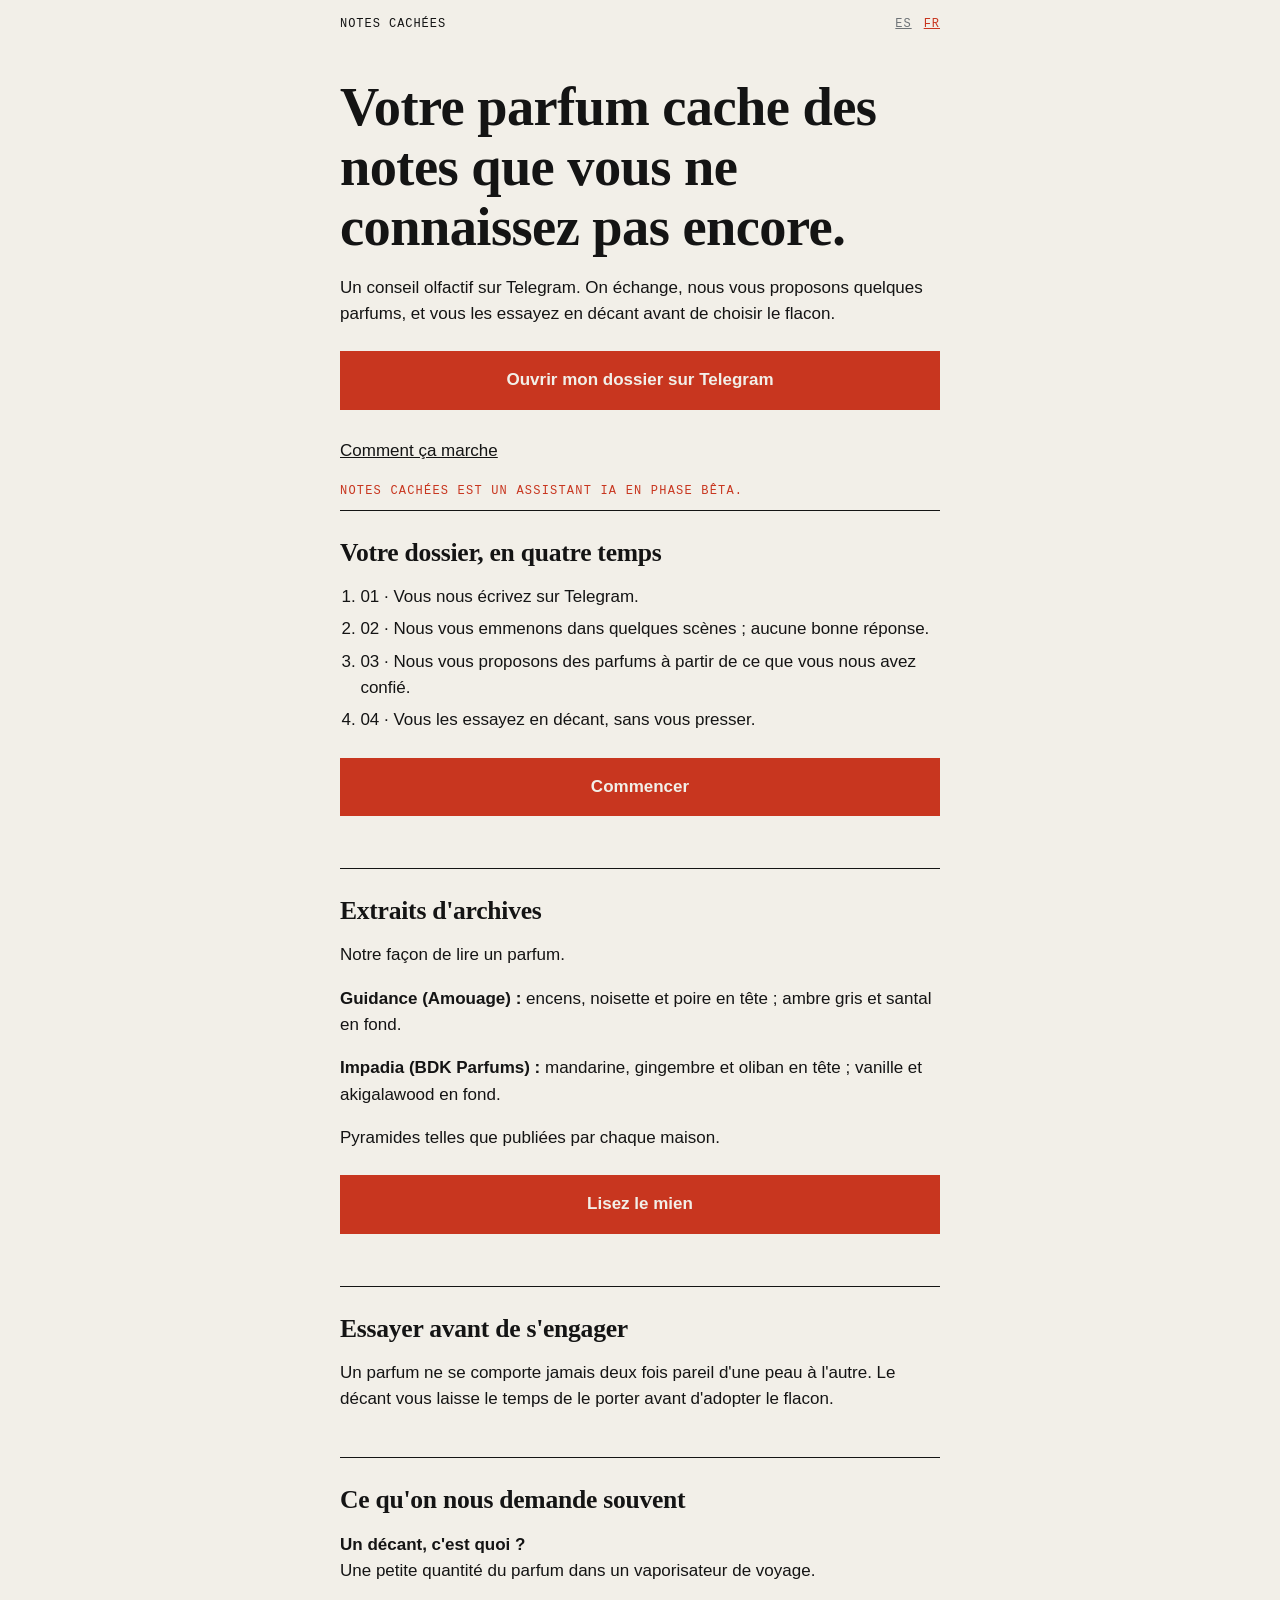
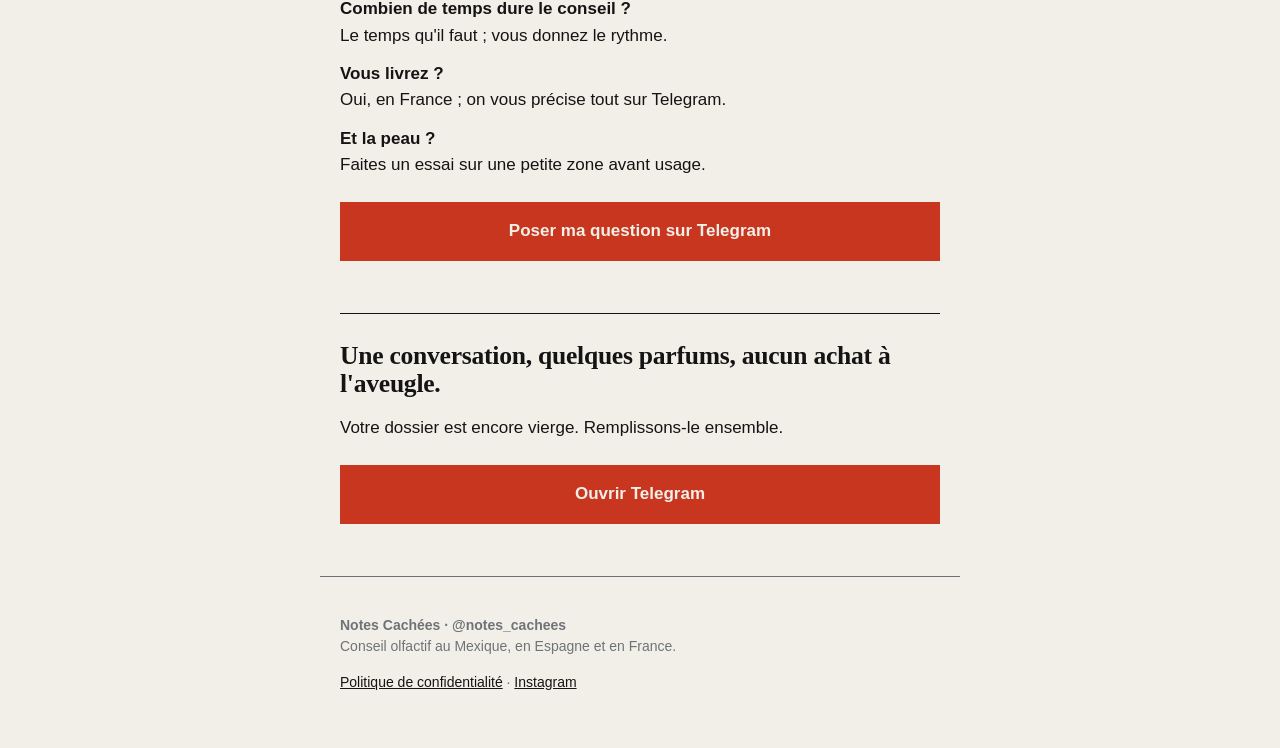
==== fr/index.html @ 9217d25e "Landing Notes Cachées" ====
<!doctype html><html lang="fr-FR"><head><meta charset="utf-8"><meta name="viewport" content="width=device-width,initial-scale=1"><title>Notes Cachées</title><meta name="description" content="Un conseil olfactif sur Telegram. On échange, nous vous proposons quelques parfums, et vous les essayez en décant avant de choisir le flacon."><link rel="stylesheet" href="../style.css"></head><body>
<header><span>Notes Cachées</span><nav><a href="../" hreflang="es-MX">ES</a><a href="./" aria-current="page">FR</a></nav></header>
<main>
<h1>Votre parfum cache des notes que vous ne connaissez pas encore.</h1><p>Un conseil olfactif sur Telegram. On échange, nous vous proposons quelques parfums, et vous les essayez en décant avant de choisir le flacon.</p><a class="cta" href="https://t.me/notes_cachees_bot">Ouvrir mon dossier sur Telegram</a><a class="cta2" href="#como">Comment ça marche</a>
<p class="tag">Notes Cachées est un assistant IA en phase bêta.</p>
<section id="como"><h2>Votre dossier, en quatre temps</h2><ol><li>01 · Vous nous écrivez sur Telegram.</li><li>02 · Nous vous emmenons dans quelques scènes ; aucune bonne réponse.</li><li>03 · Nous vous proposons des parfums à partir de ce que vous nous avez confié.</li><li>04 · Vous les essayez en décant, sans vous presser.</li></ol><a class="cta" href="https://t.me/notes_cachees_bot">Commencer</a></section>
<section><h2>Extraits d'archives</h2><p>Notre façon de lire un parfum.</p><p><b>Guidance (Amouage) :</b> encens, noisette et poire en tête ; ambre gris et santal en fond.</p><p><b>Impadia (BDK Parfums) :</b> mandarine, gingembre et oliban en tête ; vanille et akigalawood en fond.</p><p>Pyramides telles que publiées par chaque maison.</p><a class="cta" href="https://t.me/notes_cachees_bot">Lisez le mien</a></section>
<section><h2>Essayer avant de s'engager</h2><p>Un parfum ne se comporte jamais deux fois pareil d'une peau à l'autre. Le décant vous laisse le temps de le porter avant d'adopter le flacon.</p></section>
<section><h2>Ce qu'on nous demande souvent</h2><dl><dt>Un décant, c'est quoi ?</dt><dd>Une petite quantité du parfum dans un vaporisateur de voyage.</dd><dt>Combien de temps dure le conseil ?</dt><dd>Le temps qu'il faut ; vous donnez le rythme.</dd><dt>Vous livrez ?</dt><dd>Oui, en France ; on vous précise tout sur Telegram.</dd><dt>Et la peau ?</dt><dd>Faites un essai sur une petite zone avant usage.</dd></dl><a class="cta" href="https://t.me/notes_cachees_bot">Poser ma question sur Telegram</a></section>
<section><h2>Une conversation, quelques parfums, aucun achat à l'aveugle.</h2><p>Votre dossier est encore vierge. Remplissons-le ensemble.</p><a class="cta" href="https://t.me/notes_cachees_bot">Ouvrir Telegram</a></section>
</main>
<footer><p><strong>Notes Cachées · @notes_cachees</strong><br>Conseil olfactif au Mexique, en Espagne et en France.</p><p><a href="confidentialite.html">Politique de confidentialité</a> · <a href="https://www.instagram.com/notes_cachees/">Instagram</a></p></footer>
</body></html>
---- style.css ----
:root{--p:#F2EFE8;--i:#141414;--r:#C8361F;--g:#6E7377}
*{box-sizing:border-box}html{-webkit-text-size-adjust:100%}
body{margin:0;background:var(--p);color:var(--i);font:17px/1.55 -apple-system,"Segoe UI",Inter,Roboto,sans-serif}
main,header,footer{max-width:640px;margin:0 auto;padding:0 20px}
header{display:flex;justify-content:space-between;align-items:center;padding-top:18px;font:12px/1 ui-monospace,Menlo,monospace;letter-spacing:.08em;text-transform:uppercase}
header nav a{color:var(--g);margin-left:12px}header nav a[aria-current]{color:var(--r)}
h1,h2{font-family:"Iowan Old Style","Charter",Georgia,serif;font-weight:600;line-height:1.1;letter-spacing:-.01em}
h1{font-size:clamp(2.2rem,9vw,3.4rem);margin:48px 0 16px}
h2{font-size:1.6rem;margin:0 0 12px}
section{border-top:1px solid var(--i);padding:28px 0}
.tag{font:12px ui-monospace,Menlo,monospace;color:var(--r);text-transform:uppercase;letter-spacing:.1em}
.cta{display:block;text-align:center;background:var(--i);color:var(--p);text-decoration:none;padding:16px;font-weight:600;margin:24px 0;border-bottom:4px solid var(--r)}
ol{padding-left:1.2em}li{margin:6px 0}
.pend{border:2px dashed var(--r);color:var(--r);padding:16px;font:14px ui-monospace,monospace}
footer{color:var(--g);font-size:14px;padding:24px 20px 40px;border-top:1px solid var(--g)}footer a{color:var(--i)}
.priv p{white-space:pre-line}
.cta2{display:inline-block;color:var(--i);margin:4px 0 8px}
.cta{background:var(--r);color:var(--p);border-bottom:0}
dl dt{font-weight:600;margin-top:12px}dl dd{margin:0}
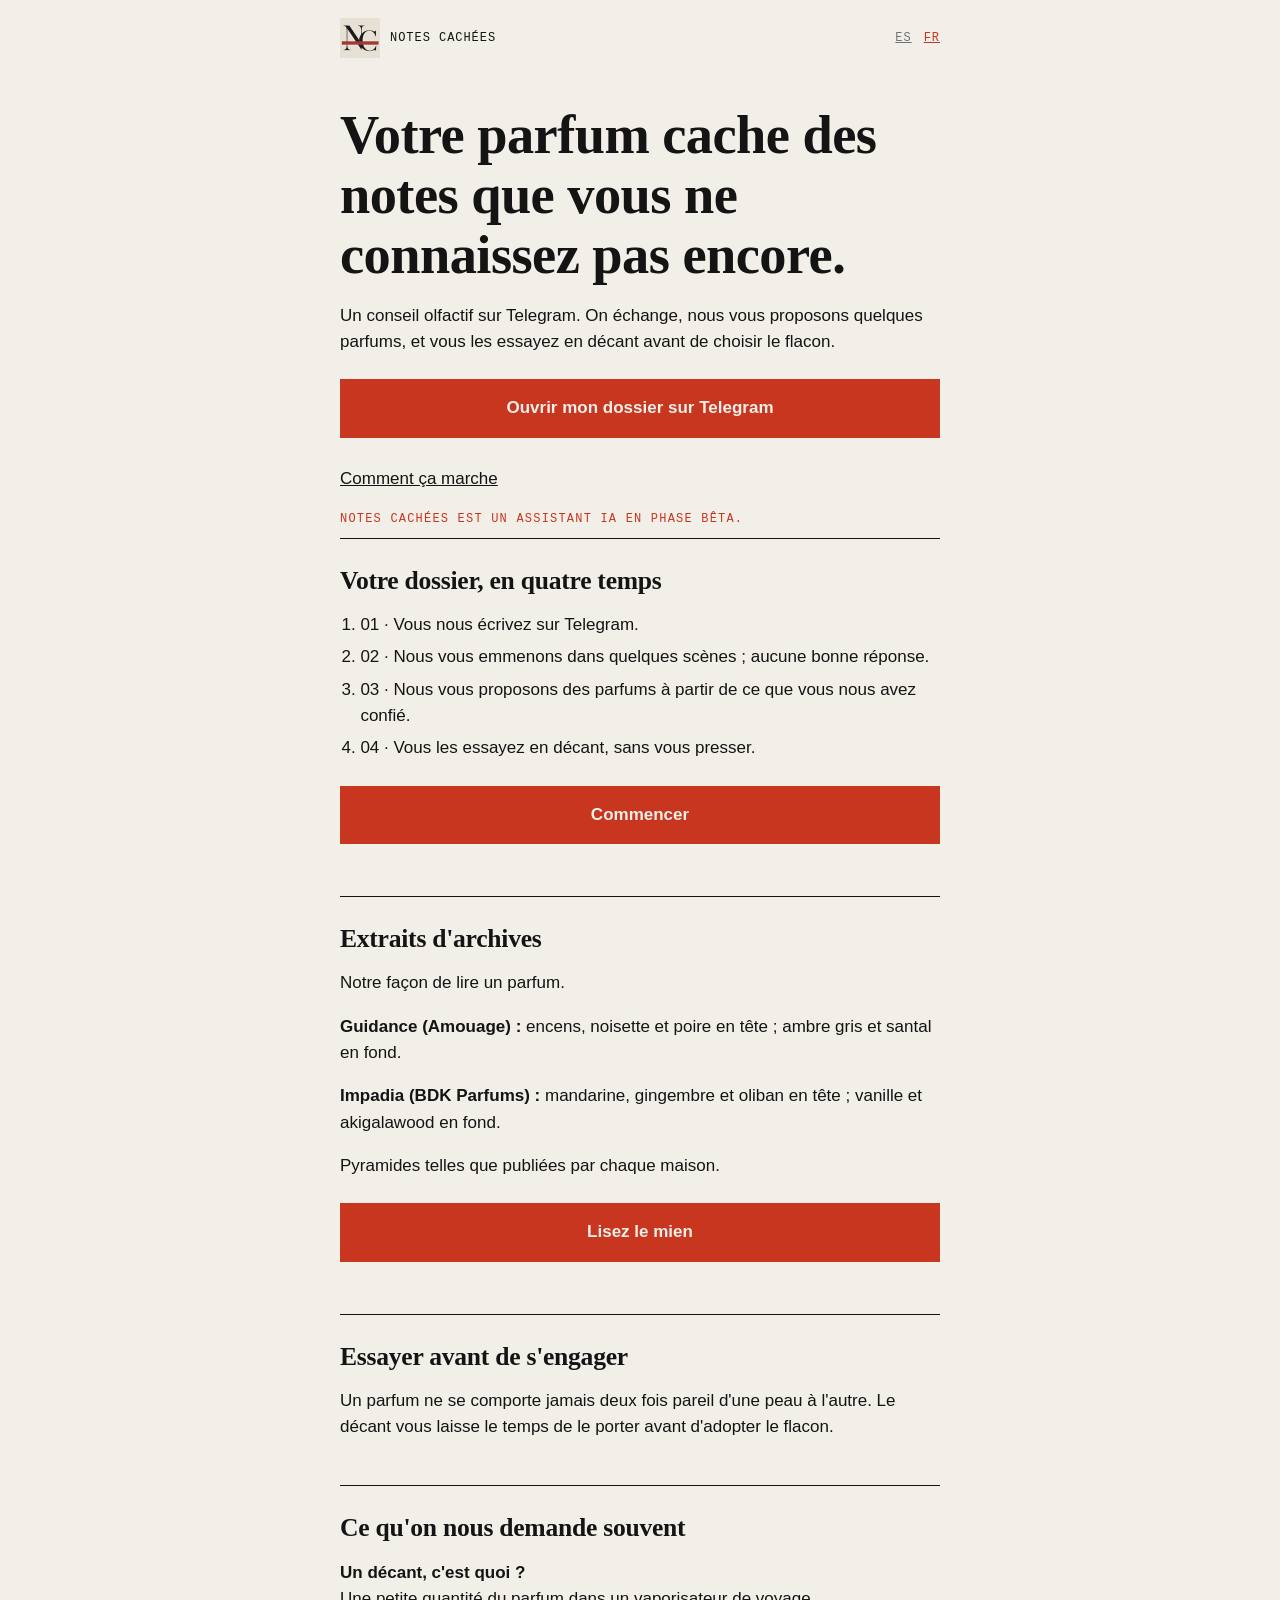
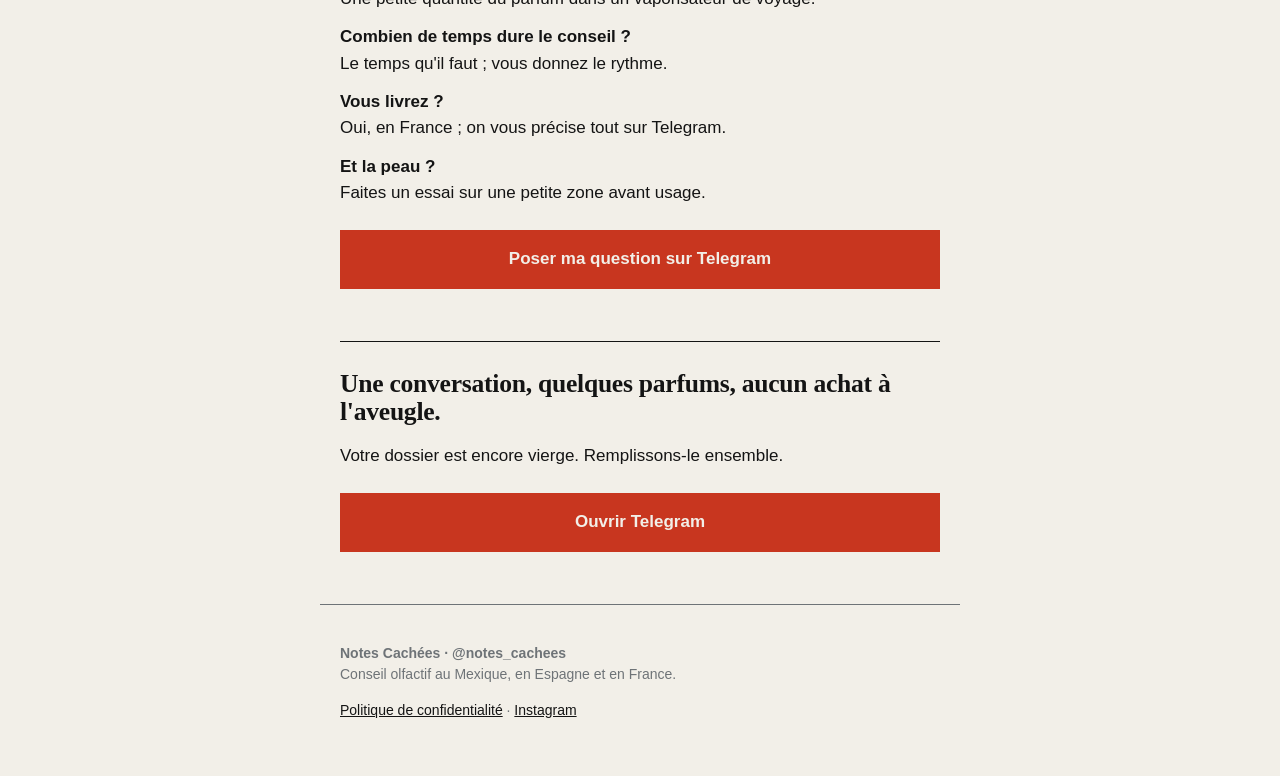
==== commit 26e8b3d5: "Monograma: favicon, og:image, header" ====
--- a/fr/index.html
+++ b/fr/index.html
@@ -1,5 +1,7 @@
-<!doctype html><html lang="fr-FR"><head><meta charset="utf-8"><meta name="viewport" content="width=device-width,initial-scale=1"><title>Notes Cachées</title><meta name="description" content="Un conseil olfactif sur Telegram. On échange, nous vous proposons quelques parfums, et vous les essayez en décant avant de choisir le flacon."><link rel="stylesheet" href="../style.css"></head><body>
-<header><span>Notes Cachées</span><nav><a href="../" hreflang="es-MX">ES</a><a href="./" aria-current="page">FR</a></nav></header>
+<!doctype html><html lang="fr-FR"><head><meta charset="utf-8"><meta name="viewport" content="width=device-width,initial-scale=1"><title>Notes Cachées</title><meta name="description" content="Un conseil olfactif sur Telegram. On échange, nous vous proposons quelques parfums, et vous les essayez en décant avant de choisir le flacon."><link rel="icon" type="image/png" sizes="32x32" href="../favicon-32.png"><link rel="apple-touch-icon" href="../apple-touch-icon.png">
+<meta property="og:type" content="website"><meta property="og:site_name" content="Notes Cachées"><meta property="og:locale" content="fr_FR"><meta property="og:url" content="https://eherrador.github.io/notes-cachees/fr/"><meta property="og:title" content="Votre parfum cache des notes que vous ne connaissez pas encore."><meta property="og:description" content="Un conseil olfactif sur Telegram. On échange, nous vous proposons quelques parfums, et vous les essayez en décant avant de choisir le flacon."><meta property="og:image" content="https://eherrador.github.io/notes-cachees/og.png"><meta property="og:image:width" content="1200"><meta property="og:image:height" content="630"><meta property="og:image:alt" content="Notes Cachées"><meta name="twitter:card" content="summary_large_image"><meta name="twitter:title" content="Votre parfum cache des notes que vous ne connaissez pas encore."><meta name="twitter:description" content="Un conseil olfactif sur Telegram. On échange, nous vous proposons quelques parfums, et vous les essayez en décant avant de choisir le flacon."><meta name="twitter:image" content="https://eherrador.github.io/notes-cachees/og.png">
+<link rel="stylesheet" href="../style.css"></head><body>
+<header><span class="brand"><img src="../nc-80.png" width="40" height="40" alt="">Notes Cachées</span><nav><a href="../" hreflang="es-MX">ES</a><a href="./" aria-current="page">FR</a></nav></header>
 <main>
 <h1>Votre parfum cache des notes que vous ne connaissez pas encore.</h1><p>Un conseil olfactif sur Telegram. On échange, nous vous proposons quelques parfums, et vous les essayez en décant avant de choisir le flacon.</p><a class="cta" href="https://t.me/notes_cachees_bot">Ouvrir mon dossier sur Telegram</a><a class="cta2" href="#como">Comment ça marche</a>
 <p class="tag">Notes Cachées est un assistant IA en phase bêta.</p>
--- a/style.css
+++ b/style.css
@@ -17,3 +17,4 @@
 .cta2{display:inline-block;color:var(--i);margin:4px 0 8px}
 .cta{background:var(--r);color:var(--p);border-bottom:0}
 dl dt{font-weight:600;margin-top:12px}dl dd{margin:0}
+.brand{display:flex;align-items:center;gap:10px}.brand img{display:block;mix-blend-mode:multiply}
